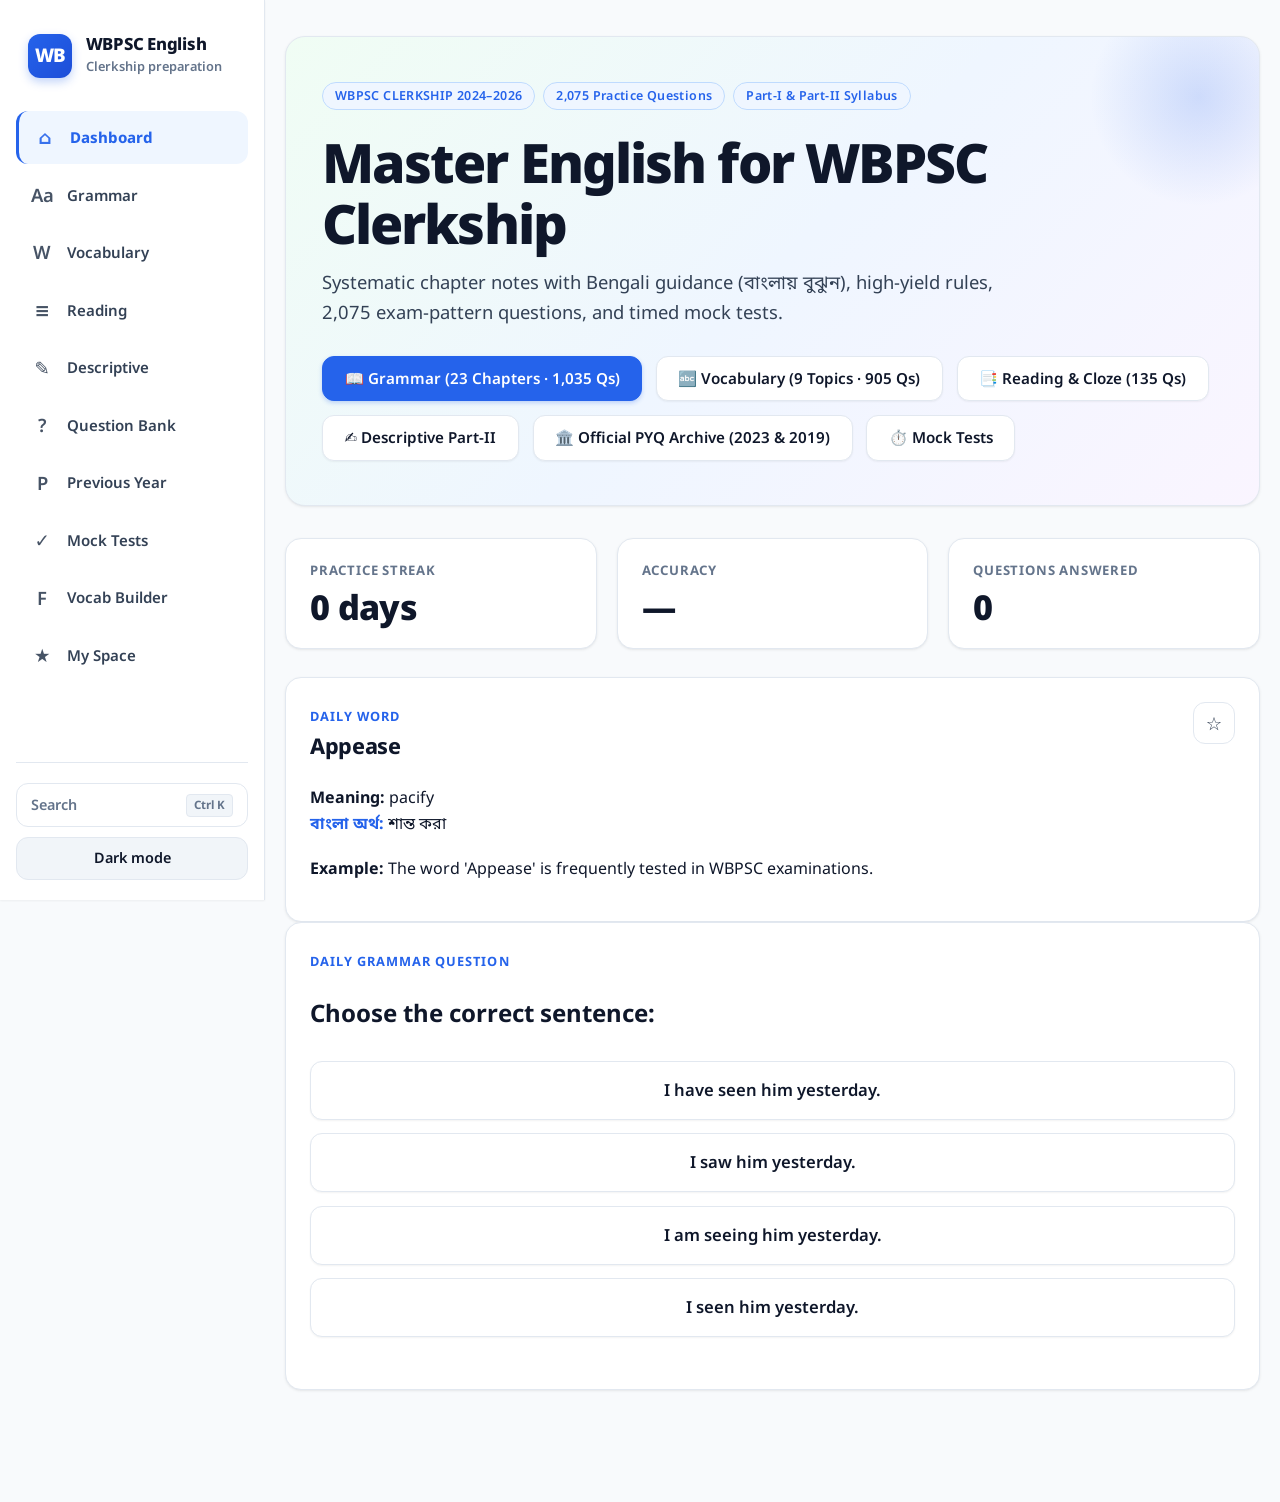
==== index.html @ d146cc61 "Initial upload of WBPSC English project" ====
<!doctype html>
<html lang="en">
<head>
  <meta charset="utf-8">
  <meta name="viewport" content="width=device-width, initial-scale=1">
  <meta name="theme-color" content="#ffffff">
  <title>WBPSC Clerkship English</title>
  <link rel="preconnect" href="https://fonts.googleapis.com">
  <link rel="preconnect" href="https://fonts.gstatic.com" crossorigin>
  <link href="https://fonts.googleapis.com/css2?family=Noto+Sans:wght@400;500;600;700&family=Noto+Sans+Bengali:wght@400;600&display=swap" rel="stylesheet">
  <link rel="stylesheet" href="css/base.css">
  <link rel="stylesheet" href="css/theme.css">
  <link rel="stylesheet" href="css/components.css">
  <script>try{document.documentElement.dataset.theme=JSON.parse(localStorage.getItem("wbpsc-theme")||'"light"')}catch(error){document.documentElement.dataset.theme="light"}</script>
</head>
<body>
  <a class="skip-link" href="#main">Skip to content</a>
  <div id="nav-root"></div>
  <main id="main" class="page">
    <section class="hero card">
      <div style="display:inline-flex; align-items:center; gap:0.5rem; margin-bottom:0.75rem; flex-wrap:wrap;">
        <span class="badge badge-section">WBPSC CLERKSHIP 2024–2026</span>
        <span class="badge badge-count">2,075 Practice Questions</span>
        <span class="badge badge-weightage">Part-I &amp; Part-II Syllabus</span>
      </div>
      <h1>Master English for WBPSC Clerkship</h1>
      <p>Systematic chapter notes with Bengali guidance (বাংলায় বুঝুন), high-yield rules, 2,075 exam-pattern questions, and timed mock tests.</p>
      <div class="hero-actions">
        <a class="btn primary" href="grammar.html">📖 Grammar (23 Chapters · 1,035 Qs)</a>
        <a class="btn secondary" href="vocabulary.html">🔤 Vocabulary (9 Topics · 905 Qs)</a>
        <a class="btn secondary" href="reading.html">📑 Reading &amp; Cloze (135 Qs)</a>
        <a class="btn secondary" href="descriptive.html">✍️ Descriptive Part-II</a>
        <a class="btn secondary" href="pyq.html">🏛️ Official PYQ Archive (2023 &amp; 2019)</a>
        <a class="btn secondary" href="mock-tests.html">⏱️ Mock Tests</a>
      </div>
    </section>
    <section class="grid dashboard-grid" aria-label="Dashboard overview">
      <article class="card metric"><span>Practice streak</span><strong id="streak-value">0 days</strong></article>
      <article class="card metric"><span>Accuracy</span><strong id="accuracy-value">—</strong></article>
      <article class="card metric"><span>Questions answered</span><strong id="answered-value">0</strong></article>
    </section>
    <section class="card">
      <div class="section-heading"><div><p class="eyebrow">Daily word</p><h2 id="daily-word-title">Acumen</h2></div><button class="icon-btn" data-bookmark="word-acumen" aria-label="Bookmark word">☆</button></div>
      <p id="daily-word-meaning"><strong>Meaning:</strong> Ability to make good and quick decisions.</p>
      <p id="daily-word-example"><strong>Example:</strong> Her financial acumen helped the team.</p>
    </section>
    <section class="card" id="daily-question-card"><p class="eyebrow">Daily grammar question</p><div id="dashboard-daily-question"></div></section>
  </main>
  <script src="js/storage.js"></script>
  <script src="js/app.js"></script>
  <script src="js/analytics.js"></script>
  <script src="js/bookmarks.js"></script>
  <script>
    WBPSCAnalytics.renderDashboard();
    const wordBookmark=document.querySelector(".icon-btn[data-bookmark]");
    if(wordBookmark){
      wordBookmark.textContent=WBPSCBookmarks.has(wordBookmark.dataset.bookmark)?"★":"☆";
      wordBookmark.addEventListener("click",()=>{
       const saved=WBPSCBookmarks.toggle(wordBookmark.dataset.bookmark);
       wordBookmark.textContent=saved?"★":"☆";
      });
    }
    Promise.all([fetch("data/vocabulary-builder.json").then(r=>r.json()),fetch("data/daily-question.json").then(r=>r.json())]).then(([words,daily])=>{
      const day=Math.floor(Date.now()/86400000)%words.length;
      const word=words[day];
      document.querySelector("#daily-word-title").textContent=word.word;
      document.querySelector("#daily-word-meaning").innerHTML="<strong>Meaning:</strong> "+word.meaning + (word.bengali ? "<br><strong style=\"font-family:'Noto Sans Bengali'; color:var(--primary);\">বাংলা অর্থ:</strong> "+word.bengali : "");
      document.querySelector("#daily-word-example").innerHTML="<strong>Example:</strong> "+word.example;
      document.querySelector(".icon-btn[data-bookmark]").dataset.bookmark="word-"+word.id;
      document.querySelector("#dashboard-daily-question").innerHTML=`<h2>${daily.question}</h2><div class="question-options">${daily.options.map((option,i)=>`<button class="btn secondary option" type="button" data-index="${i}">${option}</button>`).join("")}</div><p class="feedback hidden"></p>`;
      const card=document.querySelector("#dashboard-daily-question");
      card.querySelectorAll(".option").forEach(button=>button.addEventListener("click",()=>{
       if(card.dataset.answered)return;card.dataset.answered="true";
       const chosen=Number(button.dataset.index),correct=chosen===daily.answer;
       card.querySelectorAll(".option").forEach((b,i)=>{b.disabled=true;if(i===daily.answer)b.classList.add("correct");if(i===chosen&&!correct)b.classList.add("wrong")});
       const feedback=card.querySelector(".feedback");feedback.className=`feedback ${correct?"correct":"wrong"}`;feedback.innerHTML=`<strong>${correct?"Correct":"Not quite"}</strong><p>${daily.explanation}</p><p><strong>Rule:</strong> ${daily.rule}</p>`;
      }));
    }).catch(()=>{});
  </script>
</body>
</html>
---- css/base.css ----
/* ==========================================================================
   BASE STYLES - WBPSC Clerkship English
   Calm, Distraction-Free, High-Contrast Educational Design
   ========================================================================== */

:root {
  font-family: "Noto Sans", "Noto Sans Bengali", system-ui, -apple-system, BlinkMacSystemFont, "Segoe UI", Roboto, sans-serif;
  font-synthesis: none;
  text-rendering: optimizeLegibility;
  -webkit-font-smoothing: antialiased;
  -moz-osx-font-smoothing: grayscale;
}

*, *::before, *::after {
  box-sizing: border-box;
}

html {
  scroll-behavior: smooth;
  font-size: 16px;
  -webkit-text-size-adjust: 100%;
}

body {
  margin: 0;
  min-width: 320px;
  line-height: 1.65;
  background-color: var(--bg);
  color: var(--text);
  transition: background-color var(--transition-normal), color var(--transition-normal);
  overflow-x: hidden;
}

img, svg {
  max-width: 100%;
  display: block;
}

button, input, select, textarea {
  font: inherit;
  color: inherit;
}

button, a {
  touch-action: manipulation;
}

a {
  color: inherit;
  text-decoration: none;
}

/* Custom Scrollbar */
::-webkit-scrollbar {
  width: 8px;
  height: 8px;
}
::-webkit-scrollbar-track {
  background: var(--bg);
}
::-webkit-scrollbar-thumb {
  background: var(--border-strong);
  border-radius: var(--radius-pill);
}
::-webkit-scrollbar-thumb:hover {
  background: var(--muted);
}

/* Accessibility Skip Link */
.skip-link {
  position: absolute;
  left: -9999px;
  z-index: 1000;
  padding: 0.75rem 1.25rem;
  background: var(--primary);
  color: #ffffff;
  font-weight: 700;
  border-radius: var(--radius-md);
  box-shadow: var(--shadow-lg);
}
.skip-link:focus {
  left: 1.25rem;
  top: 1.25rem;
}

/* Main Container Layout */
.page {
  width: min(1180px, calc(100% - 2.5rem));
  margin: 0 auto;
  padding: 2.25rem 0 7rem;
}

.page-header {
  margin-bottom: 2rem;
}

.page-header h1 {
  font-size: clamp(2rem, 4.5vw, 2.85rem);
  font-weight: 800;
  letter-spacing: -0.03em;
  line-height: 1.15;
  margin: 0.35rem 0 0.5rem;
  color: var(--text);
}

.page-header p {
  color: var(--text-secondary);
  font-size: 1.05rem;
  max-width: 760px;
  margin: 0;
  line-height: 1.6;
}

.eyebrow {
  font-size: 0.8rem;
  font-weight: 700;
  letter-spacing: 0.08em;
  text-transform: uppercase;
  color: var(--primary);
  margin: 0;
  display: inline-flex;
  align-items: center;
  gap: 0.35rem;
}

/* Grids & Cards */
.grid {
  display: grid;
  gap: 1.25rem;
}

.card {
  border-radius: var(--radius-lg);
  padding: 1.5rem;
  background-color: var(--surface);
  border: 1px solid var(--border);
  box-shadow: var(--shadow-sm);
  position: relative;
}

/* Interactive Buttons */
.btn, .icon-btn {
  border-radius: var(--radius-md);
  padding: 0.7rem 1.35rem;
  font-weight: 600;
  font-size: 0.95rem;
  display: inline-flex;
  justify-content: center;
  align-items: center;
  gap: 0.5rem;
  cursor: pointer;
  transition: all var(--transition-fast);
  line-height: 1.4;
  border: 1px solid transparent;
  text-align: center;
  user-select: none;
}

.btn:active {
  transform: scale(0.98);
}

.icon-btn {
  width: 42px;
  height: 42px;
  padding: 0;
  border-radius: var(--radius-md);
  background: var(--surface);
  border: 1px solid var(--border);
  display: inline-grid;
  place-items: center;
  font-size: 1.15rem;
  color: var(--text-secondary);
}
.icon-btn:hover {
  background: var(--surface-subtle);
  color: var(--text);
  border-color: var(--border-strong);
}

.btn-lg {
  padding: 0.85rem 1.75rem;
  font-size: 1.05rem;
  font-weight: 700;
  border-radius: var(--radius-md);
}

.section-heading {
  display: flex;
  justify-content: space-between;
  align-items: flex-start;
  gap: 1rem;
  margin-bottom: 1.25rem;
}
.section-heading h2 {
  margin: 0;
  font-size: 1.35rem;
  font-weight: 750;
  letter-spacing: -0.015em;
}

/* Common Layout Utilities */
.meta-row {
  display: flex;
  align-items: center;
  gap: 0.5rem;
  flex-wrap: wrap;
}

.chapter-actions {
  display: flex;
  align-items: center;
  gap: 0.65rem;
  flex-wrap: wrap;
}

.loading {
  color: var(--muted);
  font-style: italic;
  display: flex;
  align-items: center;
  gap: 0.5rem;
}

.hidden {
  display: none !important;
}

/* General Details & Summary */
details {
  border-radius: var(--radius-md);
  transition: all var(--transition-fast);
}

details summary {
  cursor: pointer;
  font-weight: 700;
  color: var(--text);
  padding: 0.5rem 0;
  user-select: none;
}

details summary:hover {
  color: var(--primary);
}

/* Hero Section */
.hero {
  padding: 2.75rem 2.25rem;
  border-radius: var(--radius-xl);
  margin-bottom: 2rem;
  background: var(--gradient-hero);
  border: 1px solid var(--border);
  box-shadow: var(--shadow-sm);
  position: relative;
  overflow: hidden;
}

.hero::after {
  content: "";
  position: absolute;
  top: -50px;
  right: -50px;
  width: 220px;
  height: 220px;
  background: radial-gradient(circle, var(--primary-glow) 0%, transparent 70%);
  border-radius: 50%;
  pointer-events: none;
}

.hero h1 {
  font-size: clamp(2.2rem, 5.5vw, 3.4rem);
  font-weight: 850;
  line-height: 1.12;
  letter-spacing: -0.035em;
  margin: 0.6rem 0 0.85rem;
  max-width: 820px;
  color: var(--text);
}

.hero p {
  font-size: 1.15rem;
  color: var(--text-secondary);
  max-width: 720px;
  margin: 0 0 1.75rem;
  line-height: 1.65;
}

.hero-actions {
  display: flex;
  flex-wrap: wrap;
  gap: 0.85rem;
}

/* Badges & Pills */
.badge {
  display: inline-flex;
  align-items: center;
  gap: 0.35rem;
  padding: 0.3rem 0.75rem;
  font-size: 0.78rem;
  font-weight: 700;
  letter-spacing: 0.03em;
  border-radius: var(--radius-pill);
  line-height: 1.3;
}

.badge-section {
  background: var(--primary-soft);
  color: var(--primary);
  border: 1px solid var(--primary-border);
}

.badge-count {
  background: var(--surface-subtle);
  color: var(--text-secondary);
  border: 1px solid var(--border);
}

.badge-weightage {
  background: var(--accent-purple-soft);
  color: var(--accent-purple);
  border: 1px solid var(--accent-purple-border);
}

.badge-success {
  background: var(--success-soft);
  color: var(--success);
  border: 1px solid var(--success-border);
}

.badge-warning {
  background: var(--warning-soft);
  color: var(--warning);
  border: 1px solid var(--warning-border);
}

.badge-danger {
  background: var(--danger-soft);
  color: var(--danger);
  border: 1px solid var(--danger-border);
}

.badge-neutral {
  background: var(--surface-subtle);
  color: var(--muted);
  border: 1px solid var(--border);
}

/* Dashboard Metrics Grid */
.dashboard-grid {
  grid-template-columns: repeat(auto-fit, minmax(230px, 1fr));
  gap: 1.25rem;
  margin: 1.75rem 0;
}

.metric {
  display: flex;
  flex-direction: column;
  padding: 1.35rem 1.5rem;
  border-radius: var(--radius-lg);
  border: 1px solid var(--border);
  background: var(--surface);
  transition: transform var(--transition-fast), box-shadow var(--transition-fast);
}
.metric:hover {
  transform: translateY(-2px);
  box-shadow: var(--shadow-md);
  border-color: var(--border-strong);
}

.metric span {
  font-size: 0.82rem;
  font-weight: 700;
  text-transform: uppercase;
  letter-spacing: 0.06em;
  color: var(--muted);
  margin-bottom: 0.4rem;
}

.metric strong {
  font-size: 2.15rem;
  font-weight: 850;
  line-height: 1.1;
  color: var(--text);
  font-variant-numeric: tabular-nums;
  letter-spacing: -0.02em;
}

/* Chapter Listing & Cards */
.chapter-list {
  display: grid;
  gap: 0.95rem;
}

.chapter-card {
  display: flex;
  justify-content: space-between;
  align-items: center;
  gap: 1.5rem;
  padding: 1.35rem 1.65rem;
  border-radius: var(--radius-lg);
  background: var(--surface);
  border: 1px solid var(--border);
  box-shadow: var(--shadow-xs);
  transition: transform var(--transition-fast), box-shadow var(--transition-fast), border-color var(--transition-fast);
}

.chapter-card:hover {
  transform: translateY(-2px);
  box-shadow: var(--shadow-card-hover);
  border-color: var(--primary-border);
}

.chapter-card-main {
  flex: 1;
}

.chapter-badge-row {
  display: flex;
  align-items: center;
  gap: 0.5rem;
  flex-wrap: wrap;
  margin-bottom: 0.5rem;
}

.chapter-order-pill {
  font-size: 0.75rem;
  font-weight: 800;
  text-transform: uppercase;
  letter-spacing: 0.06em;
  color: var(--primary);
  background: var(--primary-soft);
  border: 1px solid var(--primary-border);
  padding: 0.2rem 0.6rem;
  border-radius: var(--radius-pill);
}

.chapter-card h2 {
  margin: 0.2rem 0 0.35rem;
  font-size: 1.25rem;
  font-weight: 750;
  letter-spacing: -0.015em;
  color: var(--text);
}

.chapter-card p {
  margin: 0;
  color: var(--text-secondary);
  font-size: 0.95rem;
  line-height: 1.5;
}

.chapter-card-actions {
  display: flex;
  align-items: center;
  gap: 0.65rem;
  flex-shrink: 0;
}

/* ==========================================================================
   CHAPTER PAGE & EDUCATIONAL NOTES
   ========================================================================== */

.chapter-hero {
  padding: 2.25rem 2rem;
  border-radius: var(--radius-xl);
  margin-bottom: 1.75rem;
  background: var(--gradient-hero);
  border: 1px solid var(--border);
  box-shadow: var(--shadow-sm);
}

.chapter-meta-bar {
  display: flex;
  align-items: center;
  gap: 0.6rem;
  flex-wrap: wrap;
  margin-bottom: 0.85rem;
}

.chapter-title {
  font-size: clamp(2rem, 4vw, 2.85rem);
  font-weight: 850;
  letter-spacing: -0.03em;
  line-height: 1.15;
  margin: 0.35rem 0 0.75rem;
  color: var(--text);
}

.chapter-intro-lead {
  font-size: 1.12rem;
  line-height: 1.65;
  color: var(--text-secondary);
  max-width: 820px;
  margin: 0 0 1.5rem;
}

.chapter-top-actions {
  display: flex;
  gap: 0.75rem;
  flex-wrap: wrap;
  align-items: center;
}

.chapter-top-actions .btn.bookmarked {
  background: var(--warning-soft);
  color: var(--warning);
  border-color: var(--warning-border);
  font-weight: 700;
}

/* Quick Jump Horizontal Navigation */
.chapter-jump-nav {
  display: flex;
  align-items: center;
  gap: 0.85rem;
  padding: 0.85rem 1.25rem;
  border-radius: var(--radius-lg);
  background: var(--surface);
  border: 1px solid var(--border);
  margin-bottom: 2rem;
  box-shadow: var(--shadow-xs);
  overflow-x: auto;
  white-space: nowrap;
}

.jump-title {
  font-size: 0.82rem;
  font-weight: 800;
  text-transform: uppercase;
  letter-spacing: 0.06em;
  color: var(--muted);
  flex-shrink: 0;
}

.jump-pills {
  display: flex;
  gap: 0.5rem;
}

.jump-pill {
  padding: 0.35rem 0.85rem;
  font-size: 0.86rem;
  font-weight: 600;
  border-radius: var(--radius-pill);
  background: var(--surface-subtle);
  border: 1px solid var(--border);
  color: var(--text-secondary);
  transition: all var(--transition-fast);
}

.jump-pill:hover {
  background: var(--primary-soft);
  color: var(--primary);
  border-color: var(--primary-border);
}

.jump-pill.highlight {
  background: var(--primary-soft);
  color: var(--primary);
  border-color: var(--primary-border);
  font-weight: 700;
}

/* Bengali Section Accordion */
.bengali-section {
  margin-bottom: 2rem;
}

.bengali-card {
  border-radius: var(--radius-lg);
  background: var(--surface);
  border: 1.5px solid var(--primary-border);
  box-shadow: var(--shadow-sm);
  overflow: hidden;
  transition: border-color var(--transition-fast), box-shadow var(--transition-fast);
}

.bengali-summary {
  display: flex;
  justify-content: space-between;
  align-items: center;
  padding: 1.15rem 1.5rem;
  cursor: pointer;
  background: var(--primary-soft);
  user-select: none;
  list-style: none;
}
.bengali-summary::-webkit-details-marker {
  display: none;
}

.bengali-summary-title {
  display: flex;
  align-items: center;
  gap: 0.75rem;
  flex-wrap: wrap;
}

.bengali-badge {
  background: var(--primary);
  color: #ffffff;
  padding: 0.25rem 0.65rem;
  font-size: 0.8rem;
  font-weight: 700;
  border-radius: var(--radius-pill);
  font-family: "Noto Sans Bengali", sans-serif;
}

.bengali-summary strong {
  font-size: 1.05rem;
  color: var(--text);
  font-weight: 700;
  font-family: "Noto Sans Bengali", sans-serif;
}

.bengali-toggle-icon {
  font-size: 1.25rem;
  color: var(--primary);
  transition: transform var(--transition-fast);
}

.bengali-card[open] .bengali-toggle-icon {
  transform: rotate(180deg);
}

.bengali-content {
  padding: 1.5rem 1.75rem;
  font-family: "Noto Sans Bengali", "Noto Sans", sans-serif;
  font-size: 1.08rem;
  line-height: 1.85;
  color: var(--text);
  background: var(--surface);
  white-space: pre-line;
}

/* Rules Section */
.rules-section {
  margin-bottom: 2.5rem;
}

.section-header-row {
  display: flex;
  justify-content: space-between;
  align-items: flex-end;
  gap: 1rem;
  margin-bottom: 1.35rem;
}
.section-header-row h2 {
  margin: 0.15rem 0 0;
  font-size: 1.65rem;
  font-weight: 800;
  letter-spacing: -0.02em;
}
.section-sub {
  font-size: 0.82rem;
  font-weight: 700;
  text-transform: uppercase;
  letter-spacing: 0.08em;
  color: var(--primary);
}

.rules-grid {
  display: grid;
  gap: 1.25rem;
}

.rule-card {
  border-radius: var(--radius-lg);
  padding: 1.5rem 1.75rem;
  background: var(--surface);
  border: 1px solid var(--border);
  border-left: 4px solid var(--primary);
  box-shadow: var(--shadow-xs);
  transition: transform var(--transition-fast), box-shadow var(--transition-fast);
}
.rule-card:hover {
  box-shadow: var(--shadow-md);
  border-color: var(--border-strong);
  border-left-color: var(--primary-hover);
}

.rule-card-header {
  display: flex;
  align-items: flex-start;
  gap: 0.75rem;
  margin-bottom: 1rem;
}

.rule-pill {
  font-size: 0.75rem;
  font-weight: 800;
  letter-spacing: 0.06em;
  text-transform: uppercase;
  padding: 0.25rem 0.6rem;
  border-radius: var(--radius-sm);
  background: var(--primary-soft);
  color: var(--primary);
  border: 1px solid var(--primary-border);
  flex-shrink: 0;
}

.rule-heading {
  margin: 0;
  font-size: 1.15rem;
  font-weight: 750;
  color: var(--text);
  line-height: 1.45;
}

.rule-examples-box {
  background: var(--surface-subtle);
  border: 1px solid var(--border);
  border-radius: var(--radius-md);
  padding: 1.15rem 1.35rem;
  margin-top: 0.85rem;
}

.rule-sub-tag {
  display: inline-flex;
  align-items: center;
  gap: 0.35rem;
  font-size: 0.8rem;
  font-weight: 750;
  text-transform: uppercase;
  letter-spacing: 0.05em;
  margin-bottom: 0.65rem;
}
.rule-sub-tag.positive {
  color: var(--success);
}
.rule-sub-tag.warning {
  color: var(--danger);
}

.rule-list {
  list-style: none;
  padding: 0;
  margin: 0;
  display: grid;
  gap: 0.5rem;
}

.rule-list li {
  position: relative;
  padding-left: 1.5rem;
  font-size: 0.98rem;
  line-height: 1.6;
  color: var(--text);
}
.rule-list li::before {
  content: "•";
  position: absolute;
  left: 0.35rem;
  color: var(--primary);
  font-size: 1.25rem;
  line-height: 1.3;
}

.rule-exceptions-box {
  background: var(--danger-soft);
  border: 1px solid var(--danger-border);
  border-radius: var(--radius-md);
  padding: 1rem 1.25rem;
  margin-top: 0.85rem;
}

/* Exam Traps & Common Mistakes */
.mistakes-section {
  margin-bottom: 2.5rem;
}

.mistakes-grid {
  display: grid;
  gap: 0.95rem;
}

.mistake-comparison {
  display: grid;
  grid-template-columns: 1fr 1fr;
  gap: 1rem;
  background: var(--surface);
  border: 1px solid var(--border);
  border-radius: var(--radius-lg);
  padding: 1.15rem 1.35rem;
  box-shadow: var(--shadow-xs);
}

.mistake-col {
  display: flex;
  flex-direction: column;
  gap: 0.35rem;
  padding: 0.85rem 1rem;
  border-radius: var(--radius-md);
}
.mistake-col.bad {
  background: var(--danger-soft);
  border: 1px solid var(--danger-border);
}
.mistake-col.good {
  background: var(--success-soft);
  border: 1px solid var(--success-border);
}

.m-label {
  font-size: 0.78rem;
  font-weight: 800;
  letter-spacing: 0.04em;
  text-transform: uppercase;
}
.mistake-col.bad .m-label {
  color: var(--danger);
}
.mistake-col.good .m-label {
  color: var(--success);
}

.m-text {
  font-size: 0.98rem;
  font-weight: 600;
  line-height: 1.5;
  color: var(--text);
}

.mistake-bullet {
  display: flex;
  align-items: flex-start;
  gap: 0.75rem;
  background: var(--surface);
  border: 1px solid var(--border);
  border-left: 4px solid var(--danger);
  border-radius: var(--radius-md);
  padding: 1rem 1.25rem;
  font-size: 0.98rem;
  line-height: 1.6;
}

/* Exam Tricks & Memory Mnemonics */
.tricks-section {
  margin-bottom: 2.5rem;
}

.note-callout {
  border-radius: var(--radius-xl);
  padding: 1.75rem 2rem;
  background: var(--gradient-subtle);
  border: 1px solid var(--primary-border);
  box-shadow: var(--shadow-sm);
  margin-bottom: 1.5rem;
}

.callout-head {
  display: flex;
  align-items: center;
  gap: 0.75rem;
  margin-bottom: 1.25rem;
}
.callout-head h2 {
  margin: 0;
  font-size: 1.35rem;
  font-weight: 800;
  color: var(--text);
}

.chip-bulb {
  font-size: 1.4rem;
}

.trick-chips {
  display: grid;
  gap: 0.75rem;
}

.trick-chip {
  display: flex;
  align-items: flex-start;
  gap: 0.75rem;
  background: var(--surface);
  border: 1px solid var(--border);
  border-radius: var(--radius-md);
  padding: 1rem 1.25rem;
  font-size: 0.98rem;
  line-height: 1.6;
  color: var(--text);
  box-shadow: var(--shadow-xs);
}

/* Revision Capsule */
.revision-callout {
  background: var(--success-soft);
  border-color: var(--success-border);
  border-left: 5px solid var(--success);
}
.revision-callout .callout-head h2 {
  color: var(--success);
}

.revision-capsule-list {
  list-style: none;
  padding: 0;
  margin: 0;
  display: grid;
  gap: 0.65rem;
}

.revision-capsule-list li {
  display: flex;
  align-items: flex-start;
  gap: 0.75rem;
  background: var(--surface);
  border: 1px solid var(--success-border);
  border-radius: var(--radius-md);
  padding: 0.95rem 1.25rem;
  font-size: 0.98rem;
  line-height: 1.6;
  color: var(--text);
}

.check-icon {
  color: var(--success);
  font-weight: 900;
  font-size: 1.15rem;
  line-height: 1.4;
  flex-shrink: 0;
}

/* Chapter Bottom CTA */
.chapter-bottom-cta {
  display: flex;
  justify-content: space-between;
  align-items: center;
  gap: 1.5rem;
  background: var(--gradient-subtle);
  border: 1.5px solid var(--primary-border);
  border-radius: var(--radius-xl);
  padding: 2.25rem 2.5rem;
  margin-top: 2.5rem;
  box-shadow: var(--shadow-md);
}

.cta-info h3 {
  font-size: 1.45rem;
  font-weight: 850;
  margin: 0 0 0.35rem;
  color: var(--text);
}

.cta-info p {
  margin: 0;
  color: var(--text-secondary);
  font-size: 1.02rem;
}

.cta-buttons {
  display: flex;
  gap: 0.85rem;
  flex-wrap: wrap;
}

/* ==========================================================================
   PRACTICE QUIZ LAYOUT & ELEMENTS
   ========================================================================== */

.quiz {
  margin-top: 2.5rem;
}

.quiz-card {
  padding: 2.25rem 2.5rem;
  border-radius: var(--radius-xl);
  border: 1px solid var(--border);
  box-shadow: var(--shadow-lg);
  position: relative;
  overflow: hidden;
  background: var(--surface);
}

.quiz-progress-bar-wrap {
  position: absolute;
  top: 0;
  left: 0;
  right: 0;
  height: 6px;
  background: var(--border-subtle);
}

.quiz-progress-bar {
  height: 100%;
  background: var(--gradient-brand);
  transition: width 0.3s ease;
}

.quiz-progress {
  display: flex;
  justify-content: space-between;
  align-items: center;
  margin-bottom: 1.5rem;
  padding-bottom: 0.85rem;
  border-bottom: 1px solid var(--border-subtle);
}

.quiz-step-count {
  font-size: 0.95rem;
  font-weight: 750;
  color: var(--primary);
}

.quiz-question-title {
  font-size: clamp(1.25rem, 2.5vw, 1.55rem);
  font-weight: 750;
  line-height: 1.5;
  margin: 0 0 1.75rem;
  color: var(--text);
}

.question-options {
  display: grid;
  gap: 0.85rem;
  margin: 1.75rem 0;
}

.option {
  display: flex;
  align-items: center;
  gap: 1.15rem;
  width: 100%;
  text-align: left;
  padding: 1rem 1.35rem;
  border-radius: var(--radius-md);
  font-size: 1.04rem;
  font-weight: 550;
  background: var(--surface);
  border: 1.5px solid var(--border);
  color: var(--text);
  transition: all var(--transition-fast);
  cursor: pointer;
  line-height: 1.5;
}

.option:hover:not(:disabled) {
  border-color: var(--primary);
  background: var(--primary-soft);
  transform: translateX(4px);
}

.option-prefix {
  display: grid;
  place-items: center;
  width: 34px;
  height: 34px;
  border-radius: 50%;
  background: var(--surface-subtle);
  border: 1px solid var(--border);
  font-weight: 800;
  font-size: 0.88rem;
  color: var(--text);
  flex-shrink: 0;
  transition: all var(--transition-fast);
}

.option.correct {
  background: var(--success-soft) !important;
  border-color: var(--success) !important;
  color: var(--text) !important;
  font-weight: 700;
}
.option.correct .option-prefix {
  background: var(--success);
  color: #ffffff;
  border-color: var(--success);
}

.option.wrong {
  background: var(--danger-soft) !important;
  border-color: var(--danger) !important;
  color: var(--text) !important;
}
.option.wrong .option-prefix {
  background: var(--danger);
  color: #ffffff;
  border-color: var(--danger);
}

.feedback {
  padding: 1.35rem 1.65rem;
  border-radius: var(--radius-md);
  margin: 1.5rem 0;
  border: 1px solid transparent;
  animation: fadeIn 0.2s ease-in;
}

@keyframes fadeIn {
  from { opacity: 0; transform: translateY(6px); }
  to { opacity: 1; transform: translateY(0); }
}

.feedback.correct {
  background: var(--success-soft);
  border-color: var(--success-border);
  color: var(--text);
}

.feedback.wrong {
  background: var(--danger-soft);
  border-color: var(--danger-border);
  color: var(--text);
}

.feedback-title {
  font-size: 1.18rem;
  font-weight: 800;
  margin-bottom: 0.45rem;
}
.feedback.correct .feedback-title {
  color: var(--success);
}
.feedback.wrong .feedback-title {
  color: var(--danger);
}

.feedback-exp {
  margin: 0 0 0.5rem;
  line-height: 1.65;
  font-size: 1rem;
}

.feedback-rule, .feedback-hint {
  margin: 0.35rem 0 0;
  font-size: 0.94rem;
  line-height: 1.5;
}
.feedback-rule {
  color: var(--muted);
  font-weight: 600;
}
.feedback-hint {
  color: var(--primary);
  font-family: "Noto Sans Bengali", sans-serif;
  font-weight: 600;
}

.quiz-complete-card {
  text-align: center;
  padding: 3.5rem 2rem;
}

.complete-icon {
  font-size: 3.5rem;
  margin-bottom: 1rem;
}

.complete-actions {
  display: flex;
  justify-content: center;
  gap: 0.85rem;
  flex-wrap: wrap;
  margin-top: 1.75rem;
}

/* ==========================================================================
   PRINT STYLESHEET
   ========================================================================== */

@media print {
  .desktop-nav, .bottom-nav, .mobile-theme, .mobile-search, .search-panel,
  .chapter-jump-nav, .chapter-top-actions, .chapter-bottom-cta, .quiz,
  .skip-link, #nav-root {
    display: none !important;
  }
  body, .page {
    background: #ffffff !important;
    color: #000000 !important;
    padding: 0 !important;
    margin: 0 !important;
    width: 100% !important;
    max-width: 100% !important;
  }
  .chapter-hero, .rule-card, .note-callout, .bengali-card {
    border: 1px solid #cccccc !important;
    box-shadow: none !important;
    background: #ffffff !important;
    break-inside: avoid;
    page-break-inside: avoid;
    margin-bottom: 1.25rem !important;
  }
  .bengali-card[open] {
    display: block !important;
  }
}

/* ==========================================================================
   RESPONSIVE DESIGN BREAKPOINTS
   ========================================================================== */

@media (max-width: 900px) {
  .page {
    width: min(100% - 2rem, 1180px);
    padding-top: 1.5rem;
    padding-bottom: 6rem;
  }
  .hero {
    padding: 2rem 1.5rem;
  }
  .chapter-card {
    flex-direction: column;
    align-items: flex-start;
  }
  .chapter-card-actions {
    width: 100%;
    margin-top: 0.5rem;
  }
  .chapter-card-actions .btn {
    flex: 1;
  }
  .chapter-bottom-cta {
    flex-direction: column;
    align-items: flex-start;
    padding: 1.75rem 1.5rem;
  }
  .chapter-bottom-cta .cta-buttons {
    width: 100%;
  }
  .chapter-bottom-cta .cta-buttons .btn {
    flex: 1;
  }
}

@media (max-width: 640px) {
  .mistake-comparison {
    grid-template-columns: 1fr;
  }
  .quiz-card {
    padding: 1.5rem 1.25rem;
  }
  .section-header-row {
    flex-direction: column;
    align-items: flex-start;
  }
  .dashboard-grid {
    grid-template-columns: 1fr;
  }
}
---- css/theme.css ----
/* ==========================================================================
   THEME STYLES - WBPSC Clerkship English (Light & Dark Mode)
   Modern, High-Contrast, Calm & Distraction-Free Design System
   ========================================================================== */

:root {
  /* Color Palette - Light Mode */
  --bg: #f8fafc;
  --surface: #ffffff;
  --surface-raised: #ffffff;
  --surface-subtle: #f1f5f9;
  --surface-muted: #e2e8f0;
  
  --text: #0f172a;
  --text-secondary: #334155;
  --muted: #64748b;
  --muted-light: #94a3b8;
  
  /* Brand Primary - Royal / Indigo Blue */
  --primary: #2563eb;
  --primary-hover: #1d4ed8;
  --primary-active: #1e40af;
  --primary-soft: #eff6ff;
  --primary-border: #bfdbfe;
  --primary-glow: rgba(37, 99, 235, 0.18);
  
  /* Semantic Accents */
  --success: #059669;
  --success-hover: #047857;
  --success-soft: #ecfdf5;
  --success-border: #a7f3d0;
  --success-glow: rgba(5, 150, 105, 0.18);
  
  --danger: #dc2626;
  --danger-hover: #b91c1c;
  --danger-soft: #fef2f2;
  --danger-border: #fecaca;
  --danger-glow: rgba(220, 38, 38, 0.18);
  
  --warning: #d97706;
  --warning-hover: #b45309;
  --warning-soft: #fffbeb;
  --warning-border: #fde68a;
  --warning-glow: rgba(217, 119, 6, 0.18);
  
  --accent-purple: #7c3aed;
  --accent-purple-hover: #6d28d9;
  --accent-purple-soft: #f5f3ff;
  --accent-purple-border: #ddd6fe;
  
  --accent-cyan: #0891b2;
  --accent-cyan-soft: #ecfeff;
  --accent-cyan-border: #a5f3fc;

  /* Borders & Shadows */
  --border: #e2e8f0;
  --border-subtle: #edf2f7;
  --border-strong: #cbd5e1;
  
  --shadow-xs: 0 1px 2px 0 rgba(0, 0, 0, 0.05);
  --shadow-sm: 0 1px 3px 0 rgba(0, 0, 0, 0.07), 0 1px 2px -1px rgba(0, 0, 0, 0.05);
  --shadow-md: 0 4px 6px -1px rgba(0, 0, 0, 0.08), 0 2px 4px -2px rgba(0, 0, 0, 0.05);
  --shadow-lg: 0 10px 15px -3px rgba(0, 0, 0, 0.09), 0 4px 6px -4px rgba(0, 0, 0, 0.04);
  --shadow-xl: 0 20px 25px -5px rgba(0, 0, 0, 0.1), 0 8px 10px -6px rgba(0, 0, 0, 0.04);
  --shadow-card-hover: 0 12px 24px -4px rgba(37, 99, 235, 0.1), 0 4px 8px -2px rgba(0, 0, 0, 0.04);
  
  /* Layout, Glassmorphism & Radii */
  --nav: #ffffff;
  --nav-border: #e2e8f0;
  --surface-glass: rgba(255, 255, 255, 0.92);
  --surface-backdrop: blur(12px);
  --gradient-subtle: linear-gradient(135deg, #eff6ff 0%, #f8fafc 100%);
  --gradient-card: linear-gradient(180deg, #ffffff 0%, #f8fafc 100%);
  --gradient-hero: linear-gradient(135deg, #f0fdf4 0%, #eff6ff 50%, #faf5ff 100%);
  --gradient-brand: linear-gradient(135deg, #2563eb 0%, #1d4ed8 100%);
  
  --radius-xs: 4px;
  --radius-sm: 8px;
  --radius-md: 12px;
  --radius-lg: 16px;
  --radius-xl: 20px;
  --radius-pill: 9999px;
  
  --transition-fast: 0.15s cubic-bezier(0.4, 0, 0.2, 1);
  --transition-normal: 0.25s cubic-bezier(0.4, 0, 0.2, 1);
}

[data-theme="dark"] {
  /* Color Palette - Dark Mode */
  --bg: #090d16;
  --surface: #111a2e;
  --surface-raised: #16223b;
  --surface-subtle: #1a2947;
  --surface-muted: #24365c;
  
  --text: #f8fafc;
  --text-secondary: #cbd5e1;
  --muted: #94a3b8;
  --muted-light: #64748b;
  
  /* Brand Primary */
  --primary: #3b82f6;
  --primary-hover: #60a5fa;
  --primary-active: #2563eb;
  --primary-soft: #172554;
  --primary-border: #1e3a8a;
  --primary-glow: rgba(59, 130, 246, 0.28);
  
  /* Semantic Accents */
  --success: #10b981;
  --success-hover: #34d399;
  --success-soft: #064e3b;
  --success-border: #065f46;
  --success-glow: rgba(16, 185, 129, 0.25);
  
  --danger: #f87171;
  --danger-hover: #fca5a5;
  --danger-soft: #450a0a;
  --danger-border: #7f1d1d;
  --danger-glow: rgba(248, 113, 113, 0.25);
  
  --warning: #fbbf24;
  --warning-hover: #fcd34d;
  --warning-soft: #451a03;
  --warning-border: #78350f;
  --warning-glow: rgba(251, 191, 36, 0.25);
  
  --accent-purple: #a78bfa;
  --accent-purple-hover: #c4b5fd;
  --accent-purple-soft: #2e1065;
  --accent-purple-border: #4c1d95;
  
  --accent-cyan: #38bdf8;
  --accent-cyan-soft: #083344;
  --accent-cyan-border: #164e63;

  /* Borders & Shadows */
  --border: #22314e;
  --border-subtle: #19243a;
  --border-strong: #33466d;
  
  --shadow-xs: 0 1px 2px 0 rgba(0, 0, 0, 0.4);
  --shadow-sm: 0 1px 3px 0 rgba(0, 0, 0, 0.5), 0 1px 2px -1px rgba(0, 0, 0, 0.4);
  --shadow-md: 0 4px 6px -1px rgba(0, 0, 0, 0.6), 0 2px 4px -2px rgba(0, 0, 0, 0.5);
  --shadow-lg: 0 10px 15px -3px rgba(0, 0, 0, 0.7), 0 4px 6px -4px rgba(0, 0, 0, 0.6);
  --shadow-xl: 0 20px 25px -5px rgba(0, 0, 0, 0.8), 0 8px 10px -6px rgba(0, 0, 0, 0.7);
  --shadow-card-hover: 0 12px 24px -4px rgba(59, 130, 246, 0.16), 0 4px 8px -2px rgba(0, 0, 0, 0.5);
  
  /* Layout, Glassmorphism & Radii */
  --nav: #0d1424;
  --nav-border: #1f2d47;
  --surface-glass: rgba(17, 26, 46, 0.92);
  --surface-backdrop: blur(14px);
  --gradient-subtle: linear-gradient(135deg, rgba(23, 37, 84, 0.35) 0%, rgba(9, 13, 22, 1) 100%);
  --gradient-card: linear-gradient(180deg, #111a2e 0%, #0c1322 100%);
  --gradient-hero: linear-gradient(135deg, rgba(16, 185, 129, 0.08) 0%, rgba(37, 99, 235, 0.12) 50%, rgba(124, 58, 237, 0.08) 100%);
  --gradient-brand: linear-gradient(135deg, #3b82f6 0%, #1d4ed8 100%);
}

body {
  background-color: var(--bg);
  color: var(--text);
  transition: background-color var(--transition-normal), color var(--transition-normal);
}

/* Accessibility Focus Ring */
a:focus-visible, 
button:focus-visible, 
input:focus-visible, 
select:focus-visible, 
textarea:focus-visible {
  outline: 2px solid var(--primary);
  outline-offset: 3px;
  box-shadow: 0 0 0 4px var(--primary-glow);
}

/* Base Card Styling */
.card {
  background-color: var(--surface);
  border: 1px solid var(--border);
  box-shadow: var(--shadow-sm);
  transition: border-color var(--transition-fast), box-shadow var(--transition-fast), transform var(--transition-fast);
}

/* Buttons */
.btn {
  font-family: inherit;
  font-weight: 600;
  transition: all var(--transition-fast);
}

.btn.primary {
  background: var(--primary);
  color: #ffffff;
  border: 1px solid var(--primary);
  box-shadow: 0 2px 4px rgba(37, 99, 235, 0.25);
}
.btn.primary:hover:not(:disabled) {
  background: var(--primary-hover);
  border-color: var(--primary-hover);
  transform: translateY(-1px);
  box-shadow: 0 4px 8px rgba(37, 99, 235, 0.3);
}
.btn.primary:active:not(:disabled) {
  background: var(--primary-active);
  transform: translateY(0);
}

.btn.secondary {
  background: var(--surface);
  color: var(--text);
  border: 1px solid var(--border);
  box-shadow: var(--shadow-xs);
}
.btn.secondary:hover:not(:disabled) {
  background: var(--surface-subtle);
  border-color: var(--muted-light);
  transform: translateY(-1px);
}
.btn.secondary:active:not(:disabled) {
  transform: translateY(0);
}

/* Notice & Rule Boxes */
.notice {
  background-color: var(--primary-soft);
  border-left: 4px solid var(--primary);
  color: var(--text);
  border-radius: var(--radius-sm);
}

.rule {
  background-color: var(--surface);
  border: 1px solid var(--border);
  border-left: 4px solid var(--primary);
  border-radius: var(--radius-md);
}

/* Feedback Alert Boxes */
.feedback.correct {
  background-color: var(--success-soft);
  border: 1px solid var(--success-border);
  color: var(--text);
  box-shadow: 0 2px 6px var(--success-glow);
}

.feedback.wrong {
  background-color: var(--danger-soft);
  border: 1px solid var(--danger-border);
  color: var(--text);
  box-shadow: 0 2px 6px var(--danger-glow);
}

/* Option States */
.option.correct {
  border-color: var(--success) !important;
  background-color: var(--success-soft) !important;
  color: var(--text) !important;
  font-weight: 700;
  box-shadow: 0 0 0 1px var(--success) inset;
}

.option.wrong {
  border-color: var(--danger) !important;
  background-color: var(--danger-soft) !important;
  color: var(--text) !important;
  box-shadow: 0 0 0 1px var(--danger) inset;
}

/* Badges */
.badge {
  background-color: var(--primary-soft);
  color: var(--primary);
  border: 1px solid var(--primary-border);
  border-radius: var(--radius-pill);
  font-weight: 600;
  transition: all var(--transition-fast);
}

/* Hint Box */
.hint {
  background-color: var(--warning-soft);
  border-left: 3px solid var(--warning);
  color: var(--text);
  border-radius: var(--radius-sm);
}

[data-theme="dark"] .btn.primary {
  color: #ffffff;
  font-weight: 700;
}
---- css/components.css ----
/* ==========================================================================
   COMPONENTS - WBPSC Clerkship English
   Modular, High-Precision UI Elements & Navigation
   ========================================================================== */

/* ==========================================================================
   DESKTOP SIDEBAR NAVIGATION
   ========================================================================== */

.desktop-nav {
  position: fixed;
  inset: 0 auto 0 0;
  width: 265px;
  background: var(--nav);
  border-right: 1px solid var(--nav-border);
  padding: 1.5rem 1rem 1.25rem;
  z-index: 40;
  display: flex;
  flex-direction: column;
  overflow-y: auto;
  box-shadow: var(--shadow-xs);
  transition: background var(--transition-normal), border-color var(--transition-normal);
}

.brand {
  display: flex;
  align-items: center;
  gap: 0.85rem;
  padding: 0.6rem 0.75rem;
  margin-bottom: 1.5rem;
  text-decoration: none;
  border-radius: var(--radius-md);
  transition: background var(--transition-fast);
}

.brand:hover {
  background: var(--surface-subtle);
}

.brand-mark {
  display: grid;
  place-items: center;
  width: 44px;
  height: 44px;
  border-radius: var(--radius-md);
  background: var(--gradient-brand);
  color: #ffffff;
  font-weight: 850;
  font-size: 1.18rem;
  box-shadow: 0 4px 10px rgba(37, 99, 235, 0.28);
  flex-shrink: 0;
  letter-spacing: -0.03em;
}

.brand strong {
  display: block;
  font-size: 1.05rem;
  font-weight: 800;
  line-height: 1.2;
  color: var(--text);
  letter-spacing: -0.015em;
}

.brand small {
  color: var(--muted);
  font-size: 0.8rem;
  font-weight: 600;
  display: block;
  margin-top: 1px;
}

/* Nav Links Container */
.nav-links {
  display: flex;
  flex-direction: column;
  gap: 0.3rem;
  flex: 1;
}

.nav-links a {
  display: flex;
  align-items: center;
  gap: 0.85rem;
  padding: 0.7rem 0.95rem;
  border-radius: var(--radius-md);
  font-weight: 600;
  font-size: 0.94rem;
  color: var(--text-secondary);
  transition: all var(--transition-fast);
  position: relative;
}

.nav-links a:hover {
  background: var(--surface-subtle);
  color: var(--text);
  transform: translateX(3px);
}

.nav-links a[aria-current="page"] {
  background: var(--primary-soft);
  color: var(--primary);
  font-weight: 750;
  border-left: 3.5px solid var(--primary);
}

.nav-link-icon {
  font-size: 1.15rem;
  width: 22px;
  text-align: center;
  display: inline-block;
  opacity: 0.9;
  flex-shrink: 0;
}

.nav-actions {
  margin-top: auto;
  padding-top: 1.25rem;
  border-top: 1px solid var(--border);
  display: flex;
  flex-direction: column;
  gap: 0.6rem;
}

.theme-btn {
  width: 100%;
  font-size: 0.9rem;
  padding: 0.65rem 0.85rem;
  justify-content: center;
  background: var(--surface-subtle);
  border: 1px solid var(--border);
  color: var(--text);
  border-radius: var(--radius-md);
  font-weight: 600;
  display: flex;
  align-items: center;
  gap: 0.5rem;
  cursor: pointer;
  transition: all var(--transition-fast);
}
.theme-btn:hover {
  background: var(--surface-muted);
  border-color: var(--border-strong);
}

#open-search {
  background: var(--surface);
  border: 1px solid var(--border);
  color: var(--muted);
  justify-content: space-between;
  padding: 0.6rem 0.85rem;
}
#open-search::after {
  content: "Ctrl K";
  font-size: 0.72rem;
  font-weight: 700;
  padding: 0.15rem 0.45rem;
  background: var(--surface-subtle);
  border: 1px solid var(--border);
  border-radius: var(--radius-xs);
  color: var(--muted);
}

/* ==========================================================================
   MOBILE NAVIGATION
   ========================================================================== */

.bottom-nav {
  display: none;
}

.mobile-theme, .mobile-search {
  display: none;
}

@media (min-width: 901px) {
  body {
    padding-left: 265px;
  }
}

@media (max-width: 900px) {
  .desktop-nav {
    display: none;
  }

  .bottom-nav {
    position: fixed;
    display: flex;
    justify-content: space-around;
    align-items: center;
    inset: auto 0 0 0;
    background: var(--surface-glass);
    backdrop-filter: var(--surface-backdrop);
    -webkit-backdrop-filter: var(--surface-backdrop);
    border-top: 1px solid var(--nav-border);
    z-index: 50;
    height: calc(62px + env(safe-area-inset-bottom, 0px));
    padding-bottom: env(safe-area-inset-bottom, 0px);
    box-shadow: 0 -4px 16px rgba(0, 0, 0, 0.06);
  }

  .bottom-nav a {
    display: flex;
    flex-direction: column;
    align-items: center;
    justify-content: center;
    flex: 1;
    height: 100%;
    color: var(--muted);
    font-size: 0.68rem;
    font-weight: 650;
    transition: color var(--transition-fast);
    padding: 0.35rem 0;
  }

  .bottom-nav a[aria-current="page"] {
    color: var(--primary);
    font-weight: 750;
  }

  .bottom-nav .nav-link-icon {
    font-size: 1.3rem;
    margin-bottom: 2px;
  }

  .mobile-theme {
    position: fixed;
    right: 1.15rem;
    bottom: calc(76px + env(safe-area-inset-bottom, 0px));
    width: 44px;
    height: 44px;
    border-radius: var(--radius-pill);
    z-index: 45;
    background: var(--surface);
    border: 1px solid var(--border);
    color: var(--text);
    box-shadow: var(--shadow-md);
    display: grid;
    place-items: center;
    font-size: 1.25rem;
    cursor: pointer;
    transition: transform var(--transition-fast), box-shadow var(--transition-fast);
  }
  .mobile-theme:hover {
    transform: scale(1.05);
    box-shadow: var(--shadow-lg);
  }

  .mobile-search {
    position: fixed;
    right: 1.15rem;
    bottom: calc(130px + env(safe-area-inset-bottom, 0px));
    width: 44px;
    height: 44px;
    border-radius: var(--radius-pill);
    z-index: 45;
    background: var(--surface);
    border: 1px solid var(--border);
    color: var(--text);
    box-shadow: var(--shadow-md);
    display: grid;
    place-items: center;
    font-size: 1.25rem;
    cursor: pointer;
    transition: transform var(--transition-fast), box-shadow var(--transition-fast);
  }
  .mobile-search:hover {
    transform: scale(1.05);
    box-shadow: var(--shadow-lg);
  }
}

/* ==========================================================================
   QUESTION BANK & FILTERS
   ========================================================================== */

.filters {
  display: grid;
  grid-template-columns: repeat(auto-fit, minmax(200px, 1fr));
  gap: 1.15rem;
  margin-bottom: 2rem;
  background: var(--surface);
  border: 1px solid var(--border);
  padding: 1.5rem;
  border-radius: var(--radius-lg);
  box-shadow: var(--shadow-xs);
}

.filters label {
  display: flex;
  flex-direction: column;
  gap: 0.45rem;
  font-weight: 700;
  font-size: 0.88rem;
  color: var(--text-secondary);
}

.filters select, .filters input {
  width: 100%;
  min-height: 44px;
  border: 1.5px solid var(--border);
  border-radius: var(--radius-md);
  padding: 0.65rem 0.95rem;
  background: var(--surface);
  color: var(--text);
  font-size: 0.95rem;
  transition: all var(--transition-fast);
}

.filters select:focus, .filters input:focus {
  border-color: var(--primary);
  box-shadow: 0 0 0 3px var(--primary-glow);
  outline: none;
}

.bank-item, .mistake-item {
  margin-bottom: 1.35rem;
  padding: 1.5rem 1.75rem;
  border-radius: var(--radius-lg);
  background: var(--surface);
  border: 1px solid var(--border);
  box-shadow: var(--shadow-xs);
  transition: transform var(--transition-fast), box-shadow var(--transition-fast);
}

.bank-item:hover, .mistake-item:hover {
  transform: translateY(-2px);
  box-shadow: var(--shadow-md);
  border-color: var(--primary-border);
}

/* ==========================================================================
   DESCRIPTIVE ENGLISH WORKSPACE
   ========================================================================== */

.descriptive-layout {
  display: grid;
  grid-template-columns: 260px minmax(0, 1fr);
  gap: 1.75rem;
}

.descriptive-nav {
  height: max-content;
  display: flex;
  flex-direction: column;
  gap: 0.4rem;
  padding: 1rem;
  background: var(--surface);
  border: 1px solid var(--border);
  border-radius: var(--radius-lg);
  box-shadow: var(--shadow-xs);
}

.descriptive-nav button {
  border: none;
  border-radius: var(--radius-md);
  background: transparent;
  color: var(--text-secondary);
  text-align: left;
  padding: 0.85rem 1.15rem;
  cursor: pointer;
  font-weight: 650;
  font-size: 0.95rem;
  transition: all var(--transition-fast);
}

.descriptive-nav button:hover {
  background: var(--surface-subtle);
  color: var(--text);
}

.descriptive-nav button[aria-current="page"] {
  background: var(--primary-soft);
  color: var(--primary);
  font-weight: 750;
  border-left: 3.5px solid var(--primary);
}

.model-answer {
  white-space: pre-wrap;
  padding: 1.35rem 1.65rem;
  border-left: 4px solid var(--primary);
  background: var(--primary-soft);
  border-radius: var(--radius-md);
  line-height: 1.85;
  font-size: 1.02rem;
  color: var(--text);
  margin-top: 1rem;
}

.descriptive-layout textarea {
  width: 100%;
  min-height: 220px;
  resize: vertical;
  border: 1.5px solid var(--border);
  border-radius: var(--radius-md);
  padding: 1.15rem;
  background: var(--surface);
  color: var(--text);
  line-height: 1.75;
  font-size: 1.04rem;
  transition: border-color var(--transition-fast), box-shadow var(--transition-fast);
}

.descriptive-layout textarea:focus {
  border-color: var(--primary);
  box-shadow: 0 0 0 3px var(--primary-glow);
  outline: none;
}

.checklist {
  display: grid;
  gap: 0.75rem;
  margin-top: 1rem;
}

.checklist label {
  display: flex;
  gap: 0.75rem;
  align-items: flex-start;
  font-size: 0.96rem;
  cursor: pointer;
  line-height: 1.55;
  color: var(--text);
}

.checklist input[type="checkbox"] {
  width: 20px;
  height: 20px;
  margin-top: 2px;
  cursor: pointer;
  accent-color: var(--primary);
}

@media (max-width: 900px) {
  .descriptive-layout {
    grid-template-columns: 1fr;
  }
  .descriptive-nav {
    flex-direction: row;
    overflow-x: auto;
    white-space: nowrap;
  }
}

/* ==========================================================================
   FLASHCARDS
   ========================================================================== */

.flashcard-section {
  text-align: center;
  padding: 2.75rem 1.75rem;
}

.flashcard {
  width: min(540px, 100%);
  min-height: 240px;
  margin: 1.75rem auto;
  border: 2px solid var(--primary-border);
  border-radius: var(--radius-xl);
  background: var(--surface);
  color: var(--text);
  font-size: 1.45rem;
  font-weight: 750;
  cursor: pointer;
  display: grid;
  place-items: center;
  padding: 2.25rem;
  box-shadow: var(--shadow-md);
  transition: transform var(--transition-fast), box-shadow var(--transition-fast);
  position: relative;
}

.flashcard:hover {
  transform: translateY(-2px);
  box-shadow: var(--shadow-lg);
  border-color: var(--primary);
}

.flashcard .hidden {
  display: none;
}

/* ==========================================================================
   GLOBAL SEARCH MODAL
   ========================================================================== */

.search-panel {
  position: fixed;
  inset: 0;
  background: rgba(15, 23, 42, 0.7);
  backdrop-filter: blur(8px);
  -webkit-backdrop-filter: blur(8px);
  z-index: 100;
  padding: 5rem 1.25rem 1.5rem;
  display: flex;
  justify-content: center;
  align-items: flex-start;
}

.search-dialog {
  width: min(720px, 100%);
  max-height: 82vh;
  overflow-y: auto;
  border-radius: var(--radius-xl);
  box-shadow: var(--shadow-xl);
  padding: 1.75rem;
  background: var(--surface);
  border: 1px solid var(--border);
  animation: fadeIn 0.2s ease-out;
}

.search-top {
  display: flex;
  justify-content: space-between;
  align-items: center;
  font-weight: 750;
  font-size: 1.15rem;
}

.search-dialog > input {
  width: 100%;
  min-height: 50px;
  border: 2px solid var(--border);
  border-radius: var(--radius-md);
  padding: 0.85rem 1.15rem;
  background: var(--surface);
  color: var(--text);
  font-size: 1.1rem;
  margin: 1.25rem 0 1rem;
  transition: border-color var(--transition-fast), box-shadow var(--transition-fast);
}

.search-dialog > input:focus {
  border-color: var(--primary);
  box-shadow: 0 0 0 3px var(--primary-glow);
  outline: none;
}

.search-result {
  display: grid;
  gap: 0.25rem;
  border-top: 1px solid var(--border-subtle);
  padding: 0.95rem 0.5rem;
  border-radius: var(--radius-sm);
  transition: background var(--transition-fast), transform var(--transition-fast);
}

.search-result:hover {
  background: var(--surface-subtle);
  transform: translateX(4px);
}

.search-result span {
  font-size: 0.78rem;
  font-weight: 750;
  text-transform: uppercase;
  color: var(--primary);
  letter-spacing: 0.04em;
}

.search-result strong {
  font-size: 1.05rem;
  font-weight: 650;
  color: var(--text);
  line-height: 1.45;
}

.search-panel[hidden] {
  display: none !important;
}

/* ==========================================================================
   VOCABULARY BOOKLET STYLES
   ========================================================================== */

.booklet-section {
  padding: 1.75rem 2rem;
  margin-bottom: 2rem;
  border-radius: var(--radius-xl);
  border: 1px solid var(--border);
  box-shadow: var(--shadow-sm);
  background: var(--surface);
}

.booklet-header {
  display: flex;
  justify-content: space-between;
  align-items: center;
  gap: 1.25rem;
  flex-wrap: wrap;
  margin-bottom: 1.25rem;
  border-bottom: 1px solid var(--border);
  padding-bottom: 1rem;
}

.booklet-header h2 {
  font-size: 1.35rem;
  font-weight: 800;
  margin: 0.2rem 0;
  color: var(--text);
}

.booklet-search-wrap input {
  min-width: 280px;
  max-width: 100%;
  padding: 0.65rem 1.15rem;
  border: 1.5px solid var(--border);
  border-radius: var(--radius-pill);
  background: var(--surface);
  color: var(--text);
  font-size: 0.95rem;
  transition: all var(--transition-fast);
}

.booklet-search-wrap input:focus {
  border-color: var(--primary);
  box-shadow: 0 0 0 3px var(--primary-glow);
  outline: none;
}

.booklet-table-wrap {
  max-height: 560px;
  overflow-y: auto;
  border: 1px solid var(--border);
  border-radius: var(--radius-md);
}

.booklet-table {
  width: 100%;
  border-collapse: collapse;
  font-size: 0.96rem;
  text-align: left;
}

.booklet-table thead {
  position: sticky;
  top: 0;
  background: var(--surface-subtle);
  z-index: 10;
}

.booklet-table th {
  padding: 0.85rem 1.15rem;
  font-weight: 750;
  font-size: 0.82rem;
  text-transform: uppercase;
  letter-spacing: 0.05em;
  color: var(--muted);
  border-bottom: 1px solid var(--border);
}

.booklet-table td {
  padding: 0.85rem 1.15rem;
  border-bottom: 1px solid var(--border-subtle);
  line-height: 1.6;
}

.booklet-table tr:hover td {
  background: var(--surface-subtle);
}

.booklet-table .b-num {
  font-weight: 700;
  color: var(--muted);
}

.booklet-table .b-term strong {
  color: var(--primary);
  font-weight: 750;
}

.booklet-table .b-bengali {
  font-family: "Noto Sans Bengali", sans-serif;
  color: var(--text);
  font-size: 1.02rem;
}
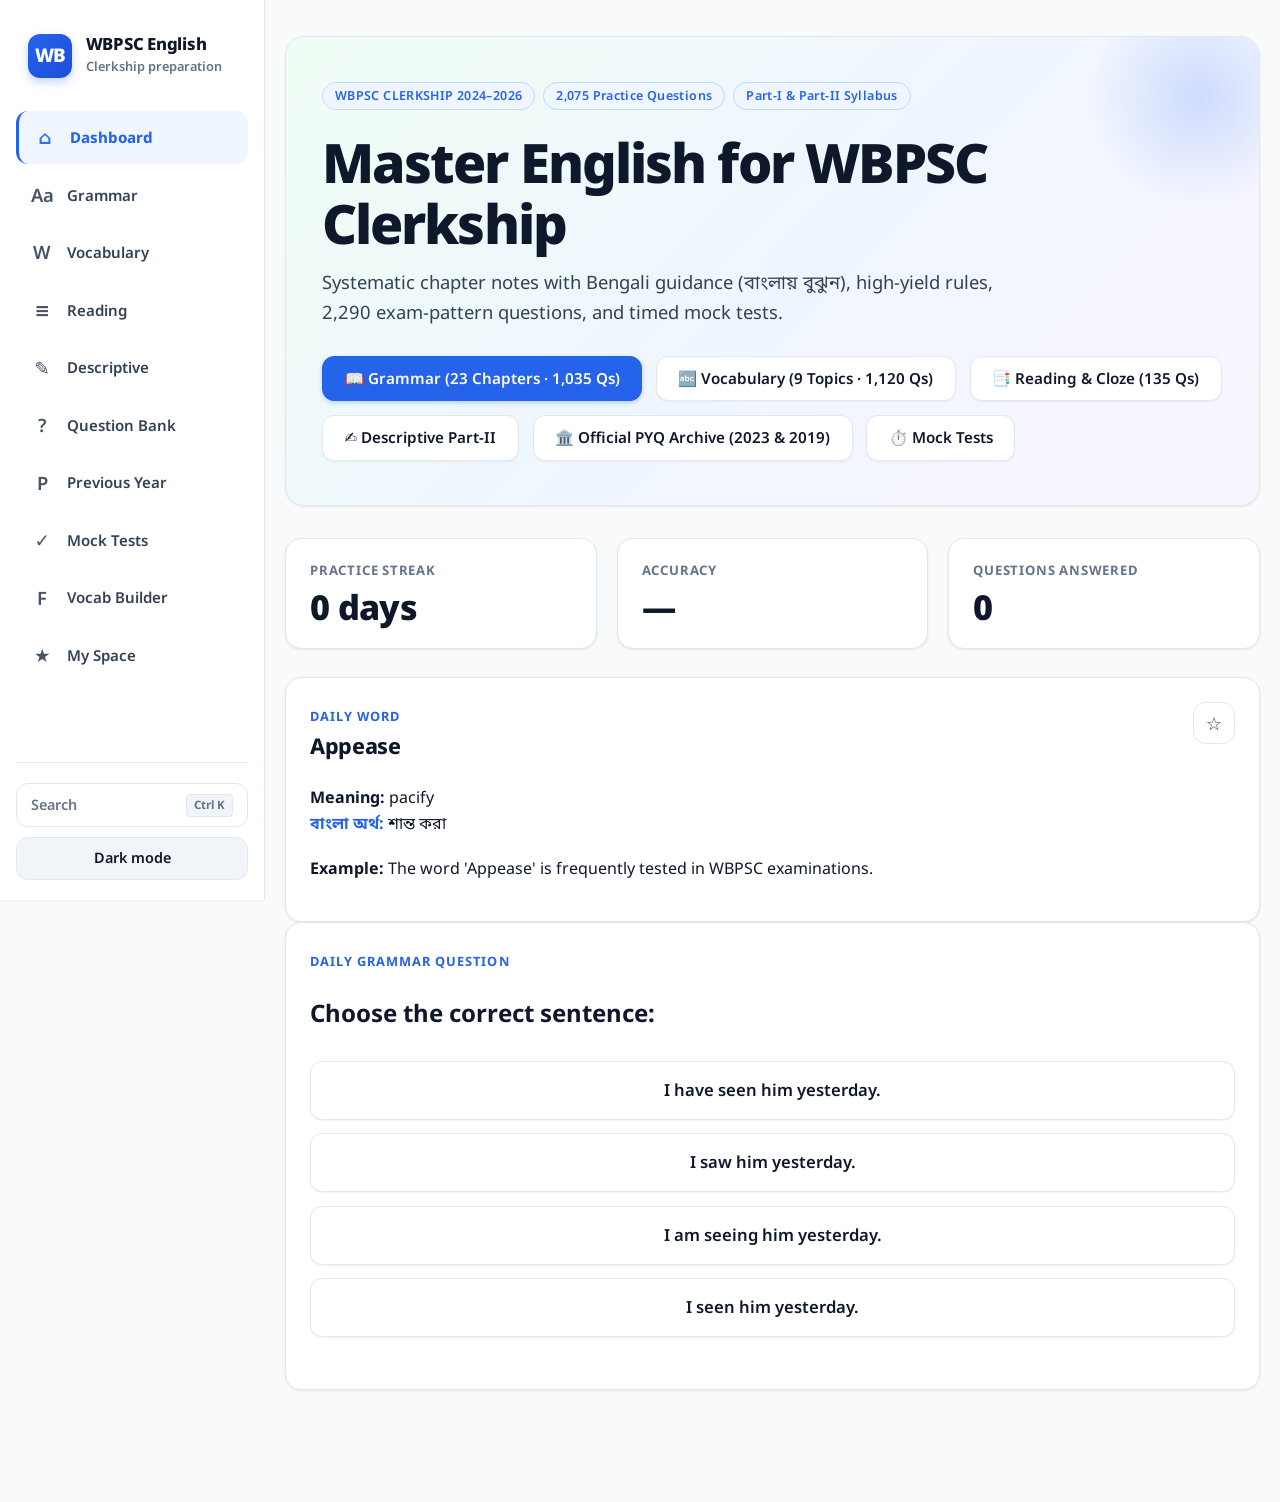
==== commit bbe5ded0: "Updated quiz website and vocabulary questions" ====
--- a/index.html
+++ b/index.html
@@ -24,10 +24,10 @@
         <span class="badge badge-weightage">Part-I &amp; Part-II Syllabus</span>
       </div>
       <h1>Master English for WBPSC Clerkship</h1>
-      <p>Systematic chapter notes with Bengali guidance (বাংলায় বুঝুন), high-yield rules, 2,075 exam-pattern questions, and timed mock tests.</p>
+      <p>Systematic chapter notes with Bengali guidance (বাংলায় বুঝুন), high-yield rules, 2,290 exam-pattern questions, and timed mock tests.</p>
       <div class="hero-actions">
         <a class="btn primary" href="grammar.html">📖 Grammar (23 Chapters · 1,035 Qs)</a>
-        <a class="btn secondary" href="vocabulary.html">🔤 Vocabulary (9 Topics · 905 Qs)</a>
+        <a class="btn secondary" href="vocabulary.html">🔤 Vocabulary (9 Topics · 1,120 Qs)</a>
         <a class="btn secondary" href="reading.html">📑 Reading &amp; Cloze (135 Qs)</a>
         <a class="btn secondary" href="descriptive.html">✍️ Descriptive Part-II</a>
         <a class="btn secondary" href="pyq.html">🏛️ Official PYQ Archive (2023 &amp; 2019)</a>
--- a/css/base.css
+++ b/css/base.css
@@ -1000,6 +1000,85 @@
   border-bottom: 1px solid var(--border-subtle);
 }
 
+.quiz-palette-wrap {
+  margin-bottom: 1.25rem;
+  padding: 0.75rem 1rem;
+  background: var(--surface-subtle);
+  border: 1px solid var(--border);
+  border-radius: var(--radius-md);
+}
+
+.quiz-palette-header {
+  display: flex;
+  justify-content: space-between;
+  align-items: center;
+  margin-bottom: 0.6rem;
+  font-size: 0.82rem;
+  font-weight: 700;
+  color: var(--text-secondary);
+}
+
+.quiz-palette-grid {
+  display: flex;
+  flex-wrap: wrap;
+  gap: 0.4rem;
+  max-height: 140px;
+  overflow-y: auto;
+  padding: 0.25rem 0.2rem;
+}
+
+.quiz-pal-btn {
+  min-width: 34px;
+  height: 32px;
+  padding: 0 0.35rem;
+  border-radius: var(--radius-sm);
+  border: 1.5px solid var(--border);
+  background: var(--surface);
+  color: var(--text);
+  font-size: 0.82rem;
+  font-weight: 700;
+  cursor: pointer;
+  display: inline-flex;
+  align-items: center;
+  justify-content: center;
+  transition: all var(--transition-fast);
+}
+
+.quiz-pal-btn:hover {
+  border-color: var(--primary);
+  color: var(--primary);
+  transform: translateY(-1px);
+}
+
+.quiz-pal-btn.current {
+  border-color: var(--primary) !important;
+  background: var(--primary-soft) !important;
+  color: var(--primary) !important;
+  box-shadow: 0 0 0 2px var(--primary-glow);
+  font-weight: 800;
+}
+
+.quiz-pal-btn.correct {
+  background: var(--success) !important;
+  color: #ffffff !important;
+  border-color: var(--success) !important;
+}
+
+.quiz-pal-btn.wrong {
+  background: var(--danger) !important;
+  color: #ffffff !important;
+  border-color: var(--danger) !important;
+}
+
+.question-actions {
+  display: flex;
+  justify-content: space-between;
+  align-items: center;
+  gap: 0.75rem;
+  flex-wrap: wrap;
+  margin-top: 1.75rem;
+}
+
 .quiz-step-count {
   font-size: 0.95rem;
   font-weight: 750;
